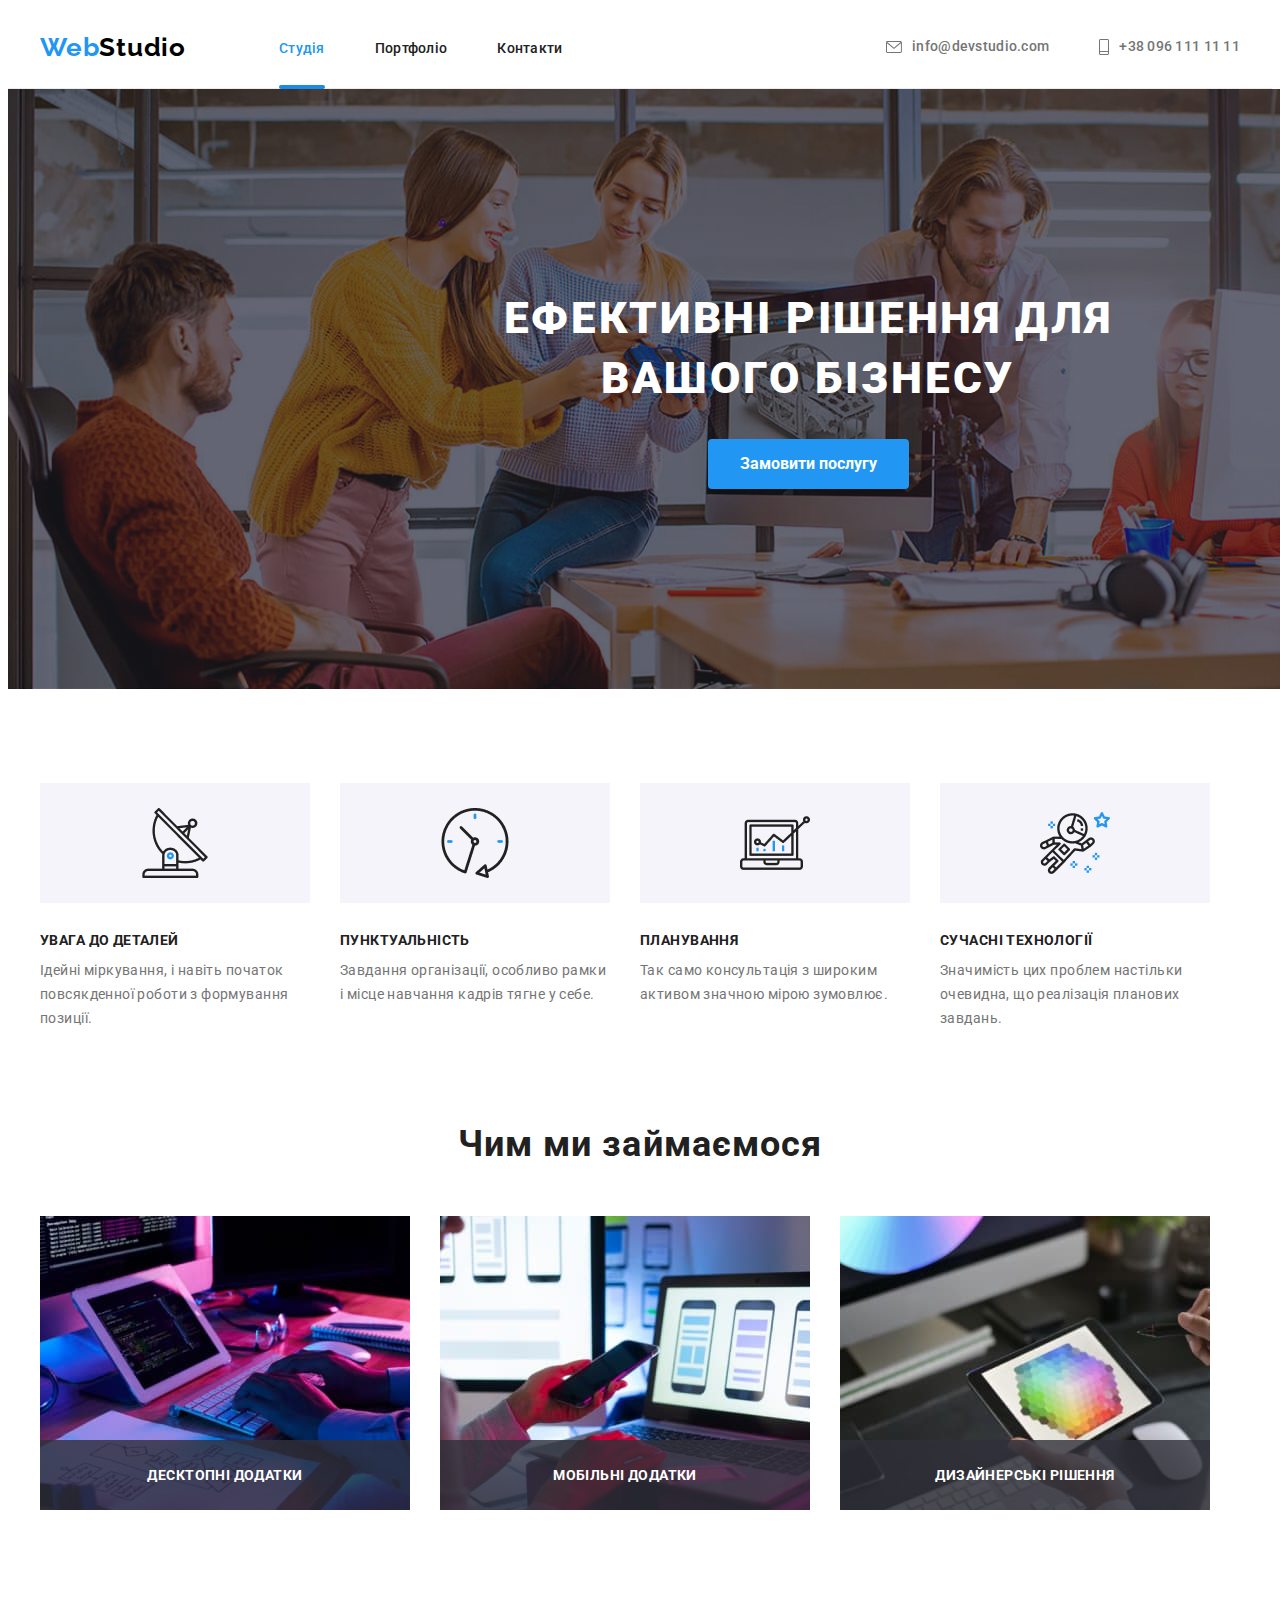
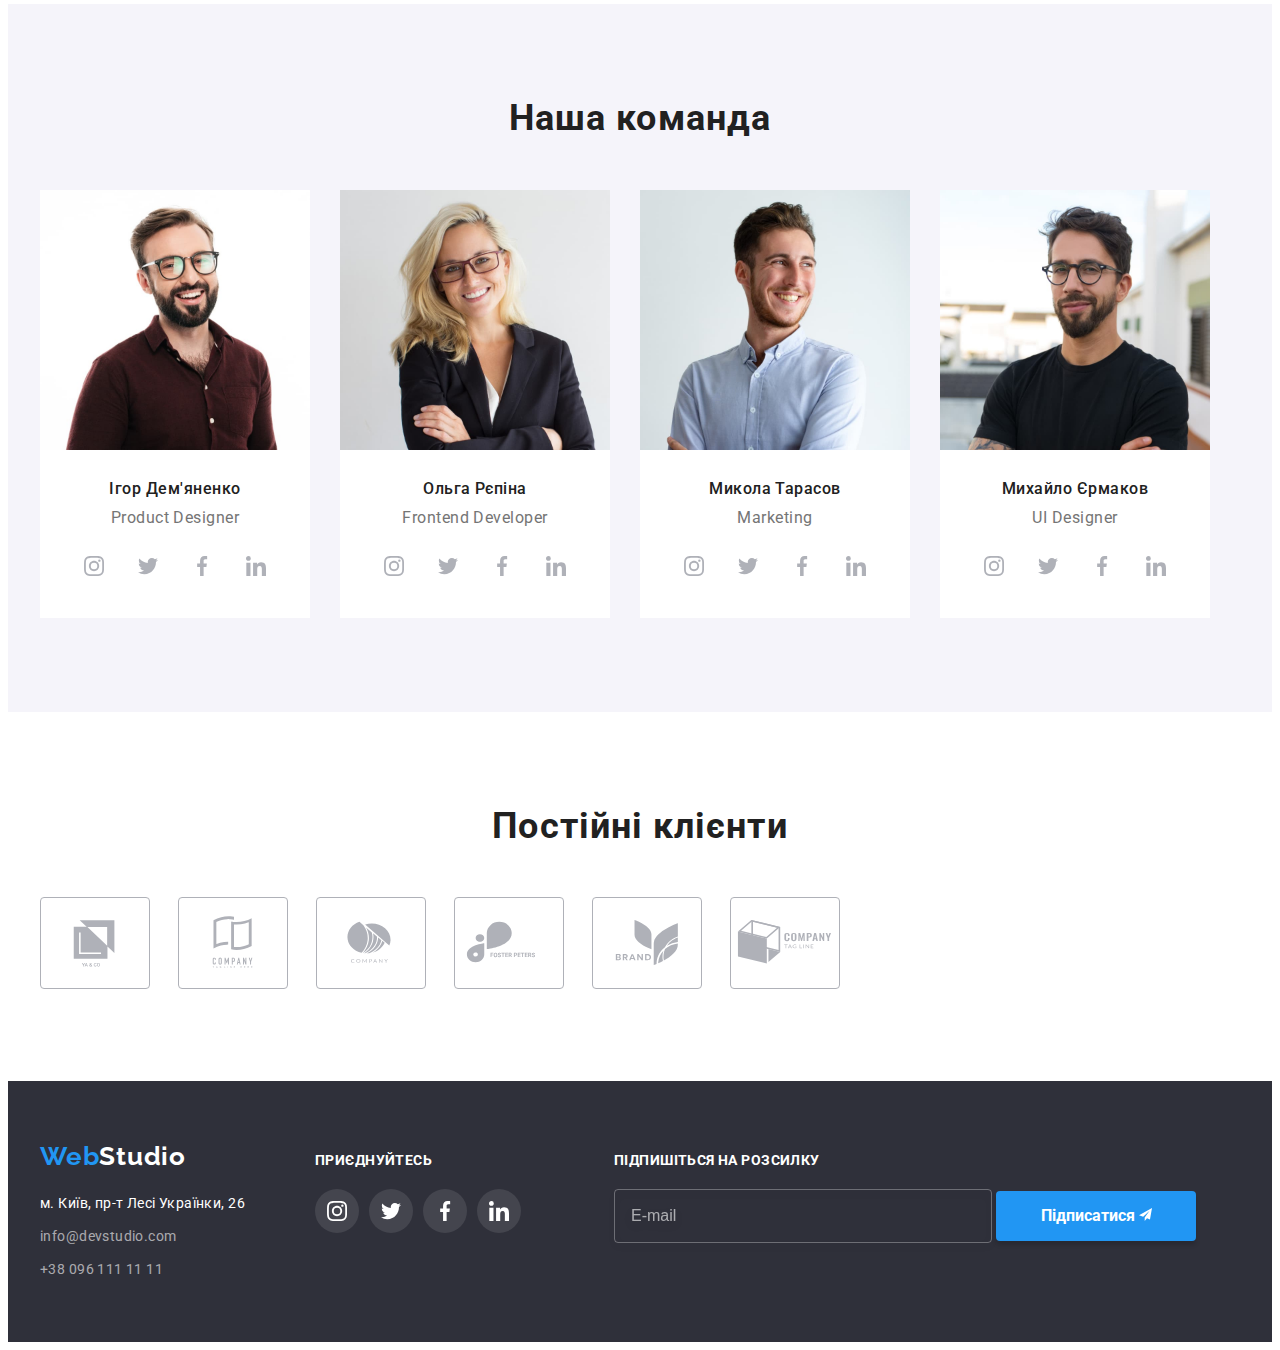
==== index.html @ 8c99410d "update" ====
<!DOCTYPE html>
<html lang="uk">
  <head>
    <meta charset="UTF-8" />
    <meta http-equiv="X-UA-Compatible" content="IE=edge" />
    <meta name="viewport" content="width=device-width, initial-scale=1.0" />
    <title>Головна</title>
    <link rel="preconnect" href="https://fonts.googleapis.com" />
    <link rel="preconnect" href="https://fonts.gstatic.com" crossorigin />
    <link
      href="https://fonts.googleapis.com/css2?family=Raleway:wght@700&family=Roboto:wght@400;500;700;900&display=swap"
      rel="stylesheet"
    />

    <link
      rel="stylesheet"
      href="https://cdnjs.cloudflare.com/ajax/libs/modern-normalize/1.1.0/modern-normalize.min.css"
      integrity="sha512-wpPYUAdjBVSE4KJnH1VR1HeZfpl1ub8YT/NKx4PuQ5NmX2tKuGu6U/JRp5y+Y8XG2tV+wKQpNHVUX03MfMFn9Q=="
      crossorigin="anonymous"
      referrerpolicy="no-referrer"
    />

    <link href="https://unpkg.com/aos@2.3.1/dist/aos.css" rel="stylesheet" />

    <link
      rel="stylesheet"
      href="https://cdnjs.cloudflare.com/ajax/libs/animate.css/4.1.1/animate.min.css"
    />

    <link rel="stylesheet" href="./css/styles.css" />
  </head>

  <body class="site-body">
    <header class="header">
      <div class="container header-container">
        <nav class="header-navigation">
          <a href="./index.html" class="header-logo link"
            >Web<span class="header-logo-studio">Studio</span>
          </a>
          <ul class="header-list list">
            <li>
              <a
                class="current header-link-item link"
                href="index.html"
                style="color: #2196f3"
                >Студія</a
              >
            </li>
            <li>
              <a class="header-link-item link" href="./portfolio.html"
                >Портфоліо</a
              >
            </li>
            <li>
              <a class="header-link-item link" href="#">Контакти</a>
            </li>
          </ul>
        </nav>

        <ul class="header-contact-list list">
          <li>
            <a class="header-mail list link" href="mailto:info@devstudio.com">
              <svg class="post-phone-link" width="16" height="12">
                <use href="./img/post-phone.svg#icon-post"></use>
              </svg>
              info@devstudio.com
            </a>
          </li>

          <li>
            <a class="header-tel list link" href="tel:+380961111111">
              <svg class="tel-phone-link" width="10" height="16">
                <use href="./img/post-phone.svg#icon-phone"></use>
              </svg>
              +38 096 111 11 11
            </a>
          </li>
        </ul>
      </div>
    </header>

    <main class="main-content">
      <section class="main-section">
        <div class="container">
          <h1 class="main-title">ефективні рішення для<br />вашого бізнесу</h1>
          <button class="main-btn" type="button" data-modal-open>
            Замовити послугу
          </button>
        </div>
      </section>

      <section class="main-item">
        <div class="container">
          <ul class="main-item-list list">
            <li class="vector-detals">
              <h3 class="main-item-title list">увага до деталей</h3>
              <p class="main-item-text">
                Ідейні міркування, і навіть початок повсякденної роботи з
                формування позиції.
              </p>
            </li>

            <li class="vector-punctuality">
              <h3 class="main-item-title list">пунктуальність</h3>
              <p class="main-item-text">
                Завдання організації, особливо рамки і місце навчання кадрів
                тягне у себе.
              </p>
            </li>

            <li class="vector-planning">
              <h3 class="main-item-title">планування</h3>
              <p class="main-item-text">
                Так само консультація з широким активом значною мірою зумовлює.
              </p>
            </li>

            <li class="vector-technology">
              <h3 class="main-item-title">сучасні технології</h3>
              <p class="main-item-text">
                Значимість цих проблем настільки очевидна, що реалізація
                планових завдань.
              </p>
            </li>
          </ul>
        </div>
      </section>

      <section class="about">
        <div class="container">
          <h2 class="about-position">Чим ми займаємося</h2>
          <ul class="about-position-list list">
            <li class="block-picture">
              <img
                class="about-position-image"
                src="img/img0.jpg"
                alt="алгоритмізація"
                width="370"
              />

              <div class="upper-block">
                <h3 class="block-title">Десктопні додатки</h3>
              </div>
            </li>
            <li class="block-picture">
              <img
                class="about-position-image"
                src="img/img1.jpg"
                alt="мобільні додатки"
                width="370"
              />

              <div class="upper-block">
                <h3 class="block-title">Мобільні додатки</h3>
              </div>
            </li>
            <li class="block-picture">
              <img
                class="about-position-image"
                src="img/img2.jpg"
                alt="веб дизайн"
                width="370"
              />

              <div class="upper-block">
                <h3 class="block-title">Дизайнерські рішення</h3>
              </div>
            </li>
          </ul>
        </div>
      </section>

      <section class="workers">
        <div class="container">
          <h2 class="about-workers">Наша команда</h2>
          <ul class="about-workers-list list">
            <li class="worker-photo">
              <img
                class="about-workers-photo"
                src="img/img3.jpg"
                alt="фото продакт дизайнера"
                width="270"
              />
              <h3 class="about-workers-name">Ігор Дем'яненко</h3>
              <p class="about-workers-text">Product Designer</p>
              <ul class="workers-soc-list list">
                <li class="workers-soc-item">
                  <a href="" class="workers-soc-link link">
                    <svg class="workers-soc-icon" width="20" height="20">
                      <use href="./img/icons.svg#icon-instagram"></use>
                    </svg>
                  </a>
                </li>
                <li class="workers-soc-item">
                  <a href="" class="workers-soc-link link">
                    <svg class="workers-soc-icon" width="20" height="20">
                      <use href="./img/icons.svg#icon-twitter"></use>
                    </svg>
                  </a>
                </li>
                <li class="workers-soc-item">
                  <a href="" class="workers-soc-link link">
                    <svg class="workers-soc-icon" width="20" height="20">
                      <use href="./img/icons.svg#icon-facebook"></use>
                    </svg>
                  </a>
                </li>
                <li class="workers-soc-item">
                  <a href="" class="workers-soc-link link">
                    <svg class="workers-soc-icon" width="20" height="20">
                      <use href="./img/icons.svg#icon-linkedin"></use>
                    </svg>
                  </a>
                </li>
              </ul>
            </li>

            <li class="worker-photo">
              <img
                class="about-workers-photo"
                src="img/img4.jpg"
                alt="фото фронтенд розробника"
                width="270"
              />
              <h3 class="about-workers-name">Ольга Рєпіна</h3>
              <p class="about-workers-text">Frontend Developer</p>
              <ul class="workers-soc-list list">
                <li class="workers-soc-item">
                  <a href="" class="workers-soc-link link">
                    <svg class="workers-soc-icon" width="20" height="20">
                      <use href="./img/icons.svg#icon-instagram"></use>
                    </svg>
                  </a>
                </li>
                <li class="workers-soc-item">
                  <a href="" class="workers-soc-link link">
                    <svg class="workers-soc-icon" width="20" height="20">
                      <use href="./img/icons.svg#icon-twitter"></use>
                    </svg>
                  </a>
                </li>
                <li class="workers-soc-item">
                  <a href="" class="workers-soc-link link">
                    <svg class="workers-soc-icon" width="20" height="20">
                      <use href="./img/icons.svg#icon-facebook"></use>
                    </svg>
                  </a>
                </li>
                <li class="workers-soc-item">
                  <a href="" class="workers-soc-link link">
                    <svg class="workers-soc-icon" width="20" height="20">
                      <use href="./img/icons.svg#icon-linkedin"></use>
                    </svg>
                  </a>
                </li>
              </ul>
            </li>

            <li class="worker-photo">
              <img
                class="about-workers-photo"
                src="img/img5.jpg"
                alt="фото маркетолога"
                width="270"
              />
              <h3 class="about-workers-name">Микола Тарасов</h3>
              <p class="about-workers-text">Marketing</p>
              <ul class="workers-soc-list list">
                <li class="workers-soc-item">
                  <a href="" class="workers-soc-link link">
                    <svg class="workers-soc-icon" width="20" height="20">
                      <use href="./img/icons.svg#icon-instagram"></use>
                    </svg>
                  </a>
                </li>
                <li class="workers-soc-item">
                  <a href="" class="workers-soc-link link">
                    <svg class="workers-soc-icon" width="20" height="20">
                      <use href="./img/icons.svg#icon-twitter"></use>
                    </svg>
                  </a>
                </li>
                <li class="workers-soc-item">
                  <a href="" class="workers-soc-link link">
                    <svg class="workers-soc-icon" width="20" height="20">
                      <use href="./img/icons.svg#icon-facebook"></use>
                    </svg>
                  </a>
                </li>
                <li class="workers-soc-item">
                  <a href="" class="workers-soc-link link">
                    <svg class="workers-soc-icon" width="20" height="20">
                      <use href="./img/icons.svg#icon-linkedin"></use>
                    </svg>
                  </a>
                </li>
              </ul>
            </li>

            <li class="worker-photo">
              <img
                class="about-workers-photo"
                src="img/img6.jpg"
                alt="фото юай дизайнера"
                width="270"
              />
              <h3 class="about-workers-name">Михайло Єрмаков</h3>
              <p class="about-workers-text">UI Designer</p>
              <ul class="workers-soc-list list">
                <li class="workers-soc-item">
                  <a href="" class="workers-soc-link link">
                    <svg class="workers-soc-icon" width="20" height="20">
                      <use href="./img/icons.svg#icon-instagram"></use>
                    </svg>
                  </a>
                </li>
                <li class="workers-soc-item">
                  <a href="" class="workers-soc-link link">
                    <svg class="workers-soc-icon" width="20" height="20">
                      <use href="./img/icons.svg#icon-twitter"></use>
                    </svg>
                  </a>
                </li>
                <li class="workers-soc-item">
                  <a href="" class="workers-soc-link link">
                    <svg class="workers-soc-icon" width="20" height="20">
                      <use href="./img/icons.svg#icon-facebook"></use>
                    </svg>
                  </a>
                </li>
                <li class="workers-soc-item">
                  <a href="" class="workers-soc-link link">
                    <svg class="workers-soc-icon" width="20" height="20">
                      <use href="./img/icons.svg#icon-linkedin"></use>
                    </svg>
                  </a>
                </li>
              </ul>
            </li>
          </ul>
        </div>
      </section>

      <section class="klients">
        <div class="container">
          <h2 class="about-klients">Постійні клієнти</h2>
          <ul class="klients-list list">
            <li class="klients-item">
              <a href="" class="klients-link link">
                <svg class="klients-icon" width="106" height="60">
                  <use href="./img/logo.svg#icon-logo-1"></use>
                </svg>
              </a>
            </li>

            <li class="klients-item">
              <a href="" class="klients-link link">
                <svg class="klients-icon" width="106" height="60">
                  <use href="./img/logo.svg#icon-logo-2"></use>
                </svg>
              </a>
            </li>

            <li class="klients-item">
              <a href="" class="klients-link link">
                <svg class="klients-icon" width="106" height="60">
                  <use href="./img/logo.svg#icon-logo-3"></use>
                </svg>
              </a>
            </li>

            <li class="klients-item">
              <a href="" class="klients-link link">
                <svg class="klients-icon" width="106" height="60">
                  <use href="./img/logo.svg#icon-logo-4"></use>
                </svg>
              </a>
            </li>

            <li class="klients-item">
              <a href="" class="klients-link link">
                <svg class="klients-icon" width="106" height="60">
                  <use href="./img/logo.svg#icon-logo-5"></use>
                </svg>
              </a>
            </li>

            <li class="klients-item">
              <a href="" class="klients-link link"
                ><svg class="klients-icon" width="106" height="60">
                  <use href="./img/logo.svg#icon-logo-6"></use>
                </svg>
              </a>
            </li>
          </ul>
        </div>
      </section>
    </main>

    <footer class="contacts-adress">
      <div class="container footer-container">
        <div class="footer-container-left">
          <a href="./index.html" class="header-logo link"
            >Web<span class="header-studio-logo">Studio</span></a
          >
          <address class="contacts-adresses">
            <ul class="about-contacts list link">
              <li class="about-map">
                <a
                  class="about-contacts-map link"
                  href="https://goo.gl/maps/CPtrU1FHBa2aNyZL9"
                  target="_blank"
                  rel="noopener noreferrer nofollow"
                  >м. Київ, пр-т Лесі Українки, 26</a
                >
              </li>
              <li class="about-mail">
                <a
                  class="about-contacts-mail link"
                  href="mailto:info@devstudio.com"
                  >info@devstudio.com</a
                >
              </li>
              <li class="about-tel">
                <a class="about-contacts-tel link" href="tel:+380961111111"
                  >+38 096 111 11 11</a
                >
              </li>
            </ul>
          </address>
        </div>

        <div class="footer-container-right">
          <p class="footer-soc-title">Приєднуйтесь</p>
          <ul class="footer-soc-list list">
            <li class="footer-soc-item">
              <a href="" class="footer-soc-link link">
                <svg class="footer-soc-icon" width="20" height="20">
                  <use href="./img/icons.svg#icon-instagram"></use>
                </svg>
              </a>
            </li>
            <li class="footer-soc-item">
              <a href="" class="footer-soc-link link">
                <svg class="footer-soc-icon" width="20" height="20">
                  <use href="./img/icons.svg#icon-twitter"></use>
                </svg>
              </a>
            </li>
            <li class="footer-soc-item">
              <a href="" class="footer-soc-link link">
                <svg class="footer-soc-icon" width="20" height="20">
                  <use href="./img/icons.svg#icon-facebook"></use>
                </svg>
              </a>
            </li>
            <li class="footer-soc-item">
              <a href="" class="footer-soc-link link">
                <svg class="footer-soc-icon" width="20" height="20">
                  <use href="./img/icons.svg#icon-linkedin"></use>
                </svg>
              </a>
            </li>
          </ul>
        </div>

        <section class="online-section">
          <p class="footer-online-title">Підпишіться на розсилку</p>
          <form class="online-form">
            <input
              type="email"
              name="user-mail"
              class="online-input"
              placeholder="E-mail"
              required
              id="user-mail"
            />
            <button type="submit" class="online-button">
              Підписатися
              <svg class="modal-online-icon" width="13" height="13">
                <use href="./img/icons.svg#icon-iconsend"></use>
              </svg>
            </button>
          </form>
        </section>
      </div>
    </footer>

    <div class="backdrop is-hidden" data-modal>
      <div class="modal">
        <button type="button" class="modal-close" data-modal-close>
          <svg class="modal-close-icon" width="18" height="18">
            <use href="./img/icons.svg#icon-hrestik-1"></use>
          </svg>
        </button>

        <p class="modal-title">Залиште свої дані,ми вам передзвонимо</p>

        <form class="modal-form">
          <div class="modal-field">
            <label for="user-name" class="input-label"> Ім'я</label>
            <div class="input-wrap">
              <input
                type="text"
                name="user-name"
                class="modal-input"
                placeholder=""
                required
                id="user-name"
              />
              <svg class="modal-input-icon" width="18" height="18">
                <use href="./img/icons.svg#icon-name22"></use>
              </svg>
            </div>
          </div>

          <div class="modal-field">
            <label for="user-tel" class="input-label">Телефон</label>
            <div class="input-wrap">
              <input
                type="tel"
                name="user-tel"
                class="modal-input"
                placeholder=""
                required
                id="user-tel"
              />
              <svg class="modal-input-icon" width="18" height="18">
                <use href="./img/icons.svg#icon-phone22"></use>
              </svg>
            </div>
          </div>

          <div class="modal-field">
            <label for="user-mail" class="input-label">Пошта</label>
            <div class="input-wrap">
              <input
                type="email"
                name="user-mail"
                class="modal-input"
                placeholder=""
                required
                id="user-mail"
              />
              <svg class="modal-input-icon" width="15" height="12">
                <use href="./img/icons.svg#icon-post22"></use>
              </svg>
            </div>
          </div>

          <div class="modal-field">
            <label for="user-comment" class="input-label">Коментар</label>
            <textarea
              name="user-comment"
              id="user-comment"
              class="modal-text"
              placeholder="Введіть текст"
            ></textarea>
          </div>

          <div class="modal-field">
            <input
              type="checkbox"
              name="privacy"
              id="privacy"
              class="input-check visually-hidden"
            />
            <label for="privacy" class="check-text">
              <span>
                <svg class="check-icon" width="16" height="15">
                  <use href="./img/icons.svg#icon-check"></use>
                </svg>
              </span>
              Погоджуюся з розсилкою та приймаю &nbsp
              <a href="" class="modal-condition"> Умови договору</a>
            </label>
          </div>

          <button class="modal-button" type="submit">Відправити</button>
        </form>
      </div>
    </div>

    <script src="https://unpkg.com/aos@2.3.1/dist/aos.js"></script>
    <script>
      AOS.init();
    </script>
    <script src="./js/modal.js"></script>
  </body>
</html>
---- css/styles.css ----
/*color variables*/
:root {
  --blue: #2196f3;
  --black: #000000;
  --white: #ffffff;
  --dark-section: #2f303a;
  --gray-section: #f5f4fa;
  --dark-title: #212121;
  --dark-text: #757575;
  --white-background: #f5f5f5;
  --dark-blue: #188ce8;
}

p,
h1,
h2,
h3,
h4,
h5,
h6 {
  margin: 0;
}
ul,
ol {
  margin: 0;
  padding-left: 0;
}
button {
  cursor: pointer;
  border-radius: 4px;
}

address {
  font-style: normal;
}
img {
  display: block;
  max-width: 100%;
  height: auto;
}

body {
  font-family: roboto, sans-serif;
  background: var(--white);
}

.list {
  list-style: none;
}

.link {
  text-decoration: none;
}

.site-body {
  background: var(--white);
}

.container {
  width: 1200px;
  margin: 0 auto;
  padding-left: 15px;
  padding-right: 15px;
}

.visually-hidden {
  position: absolute;
  width: 1px;
  height: 1px;
  margin: -1px;
  border: 0;
  padding: 0;
  white-space: nowrap;
  clip-path: inset(100%);
  clip: rect(0 0 0 0);
  overflow: hidden;
}

/*------------------------Header-------------------------*/
.header {
  background-color: var(--white);
  border-bottom: 1px;
  border-color: #ececec;
}

.header-list .link {
  font-weight: 500;
  font-size: 14px;
  line-height: 1.14;
  letter-spacing: 0.02em;
  color: var(--dark-title);
}

.header-list {
  display: flex;
  gap: 50px;
  margin-left: 93px;
}

header {
  padding-top: 24px;
  padding-bottom: 25px;
}

.header {
  border-bottom-style: solid;
  border-bottom-color: #ececec;
  border-bottom-width: 1px;
}

.header-logo {
  font-family: raleway;
  font-weight: 700;
  font-size: 26px;
  line-height: 1.19;
  letter-spacing: 0.03em;
  color: var(--blue);
}

.header-logo-studio {
  color: var(--black);
}

.header-studio-logo {
  color: var(--white);
}

.header-link-item {
  font-weight: 500;
  font-size: 14px;
  line-height: 1.14;
  letter-spacing: 0.02em;
  color: var(--blue);
}

.header-mail {
  font-weight: 500;
  font-size: 14px;
  line-height: 1.14;
  letter-spacing: 0.02em;
  color: var(--dark-text);
  transition: color 250ms cubic-bezier(0.4, 0, 0.2, 1);
}

.header-mail:hover,
:focus {
  color: var(--blue);
}

.phone {
  width: 122px;
}

.header-tel {
  font-weight: 500;
  font-size: 14px;
  line-height: 1.14;
  letter-spacing: 0.02em;
  color: var(--dark-text);
  transition: color 250ms cubic-bezier(0.4, 0, 0.2, 1),
    fill 250ms cubic-bezier(0.4, 0, 0.2, 1);
}

.header-tel:hover,
:focus {
  color: var(--blue);
}

.header-list .link:hover,
.header-list .link:focus {
  color: var(--blue);
}

.header-navigation {
  display: flex;
  align-items: center;
}

.header-container {
  display: flex;
  justify-content: space-between;
}

.header-contact-list {
  display: flex;
  align-items: center;
  gap: 50px;
}

.post-phone-link {
  fill: #757575;
  margin-right: 10px;
  transition: fill 250ms cubic-bezier(0.4, 0, 0.2, 1);
}

.header-mail {
  display: flex;
  align-items: center;
}

.header-mail:hover .post-phone-link {
  fill: var(--blue);
}

.tel-phone-link {
  fill: #757575;
  margin-right: 10px;
  transition: fill 250ms cubic-bezier(0.4, 0, 0.2, 1);
}

.header-tel {
  display: flex;
  align-items: center;
}

.header-tel:hover .tel-phone-link {
  fill: var(--blue);
}

.link {
  transition: color 250ms cubic-bezier(0.4, 0, 0.2, 1);
}

.header-link-item {
  position: relative;
}

.current {
  color: var(--dark-blue);
}

.current::after {
  content: "";
  position: absolute;
  background: var(--dark-blue);
  height: 4px;
  border-radius: 2px;
  width: 100%;
  bottom: -33px;
  left: 0;
}

/*----------------------------Main---------------------------*/

.main-section {
  background-color: var(--dark-section);
  padding-top: 200px;
  padding-bottom: 200px;

  background-image: linear-gradient(
      rgba(47, 48, 58, 0.4),
      rgba(47, 48, 58, 0.4)
    ),
    url(../img/img-main.jpg);
  width: 1600px;
  margin: 0 auto;
  background-repeat: no-repeat;
  background-position: center;
  background-size: cover;
}

.main-section {
  background-color: var(--dark-section);
}

.main-title {
  font-weight: 900;
  font-size: 44px;
  line-height: 1.36;
  color: var(--white);

  text-align: center;
  letter-spacing: 0.06em;
  text-transform: uppercase;
}

.main-btn {
  font-family: "Roboto";
  font-weight: 700;
  font-size: 16px;
  line-height: 1.87;
  color: var(--white);

  background-color: var(--blue);
  box-shadow: 0px 4px 4px rgba(0, 0, 0, 0.15);
  border-radius: 4px;
  border-width: 0px;

  margin-left: auto;
  margin-right: auto;
  margin-top: 30px;
  display: block;
  transition: background-color 250ms cubic-bezier(0.4, 0, 0.2, 1);
}

button:hover {
  background-color: var(--dark-blue);
  color: var(--white);
}

button:focus {
  background-color: var(--dark-blue);
  color: var(--white);
}

.main-btn {
  padding: 10px 32px;
}

/*-----------vector-----------*/

.vector-list {
  display: flex;
  gap: 30px;
  margin-top: 94px;
  margin-bottom: 30px;
}

.vector-link {
  width: 100%;
  height: 100%;
  background: #f5f4fa;
  border-radius: 4px;
  display: flex;
  justify-content: center;
  align-items: center;
}

.vector-item {
  width: calc((100%-90px) / 4);
  height: 120px;
}

.vector-detals::before {
  content: "";
  background-color: #f5f4fa;
  width: 270px;
  height: 120px;
  display: block;
  margin-bottom: 30px;
  background-image: url(../img/antenna.png);
  background-repeat: no-repeat;
  background-position: center;
}

.vector-punctuality::before {
  content: "";
  background-color: #f5f4fa;
  width: 270px;
  height: 120px;
  display: block;
  margin-bottom: 30px;
  background-image: url(../img/clock.png);
  background-repeat: no-repeat;
  background-position: center;
}

.vector-planning::before {
  content: "";
  background-color: #f5f4fa;
  width: 270px;
  height: 120px;
  display: block;
  margin-bottom: 30px;
  background-image: url(../img/diagram.png);
  background-repeat: no-repeat;
  background-position: center;
}

.vector-technology::before {
  content: "";
  background-color: #f5f4fa;
  width: 270px;
  height: 120px;
  display: block;
  margin-bottom: 30px;
  background-image: url(../img/astronaut.png);
  background-repeat: no-repeat;
  background-position: center;
}

/*------------Main item---------*/

.main-item {
  background-color: var(--white);
  padding-top: 94px;
  padding-bottom: 94px;
}

.main-item-list {
  display: flex;
  gap: 30px;
  flex-basis: 270px;
}

.main-item-title {
  font-weight: 700;
  font-size: 14px;
  line-height: 1.14;
  letter-spacing: 0.03em;
  text-transform: uppercase;

  color: var(--dark-title);

  margin-bottom: 10px;
}

.main-item-text {
  font-weight: 400;
  font-size: 14px;
  line-height: 1.71;

  letter-spacing: 0.03em;
  line-height: 24px;
  color: var(--dark-text);

  width: 270px;
}

/*--------------------About-------------------*/

.about {
  background-color: var(--white);
  padding-bottom: 94px;
}

.about-position {
  font-weight: 700;
  font-size: 36px;
  line-height: 1.16;
  text-align: center;
  letter-spacing: 0.03em;
  color: var(--dark-title);
}

.about-position-list {
  display: flex;
  gap: 30px;
  margin-top: 50px;
}

/*-----Upper block------*/

.upper-picture {
  position: relative;
}

.upper-block {
  position: absolute;
  width: 100%;
  height: 70px;
  bottom: 0;
  background: rgba(47, 48, 58, 0.8);
}

.block-title {
  position: absolute;
  top: 27px;
  width: 100%;
  font-family: "Roboto";
  font-style: normal;
  font-weight: 700;
  font-size: 14px;
  line-height: 16px;
  text-align: center;
  letter-spacing: 0.03em;
  text-transform: uppercase;
  color: var(--white);
}

.block-picture {
  position: relative;
}

/*----------workers---------*/

.about-workers {
  font-weight: 700;
  font-size: 36px;
  line-height: 1.16;
  text-align: center;
  letter-spacing: 0.03em;
  color: var(--dark-title);
}

.workers {
  background-color: var(--gray-section);
  padding-top: 94px;
  padding-bottom: 94px;
}

.about-workers-name {
  font-weight: 500;
  font-size: 16px;
  line-height: 1.18;
  text-align: center;
  letter-spacing: 0.03em;
  color: var(--dark-title);

  padding-top: 30px;
  margin-bottom: 10px;
}

.about-workers-text {
  font-weight: 400;
  font-size: 16px;
  line-height: 1.18;
  text-align: center;
  letter-spacing: 0.03em;
  color: var(--dark-text);

  margin-bottom: 16px;
}

.worker-photo {
  background-color: var(--white);
}

.about-workers-list {
  display: flex;
  gap: 30px;
  margin-top: 50px;
}

.workers-soc-list {
  display: flex;
  justify-content: center;
  gap: 10px;
  padding-bottom: 30px;
}

.workers-soc-link {
  width: 100%;
  height: 100%;
  background: var(--white);
  border-radius: 50%;
  display: flex;
  justify-content: center;
  align-items: center;
  transition: background-color 250ms cubic-bezier(0.4, 0, 0.2, 1);
}

.workers-soc-link:hover,
.workers-soc-link:focus {
  background-color: var(--blue);
}

.workers-soc-link:hover .workers-soc-icon,
.workers-soc-link:focus .workers-soc-icon {
  fill: var(--white);
}

.workers-soc-item {
  width: 44px;
  height: 44px;
}

.workers-soc-icon {
  fill: #afb1b8;
  transition: fill 250ms cubic-bezier(0.4, 0, 0.2, 1);
}

/*.workers-soc-icon{
  width: 20px;
  height: 20px;
}*/

/*------------Klients---------------*/
.klients {
  padding-bottom: 94px;
  padding-top: 94px;
}

.about-klients {
  font-weight: 700;
  font-size: 36px;
  line-height: 1.16;
  text-align: center;
  letter-spacing: 0.03em;
  color: var(--dark-title);
}

.klients-list {
  display: flex;
  gap: 30px;
  margin-top: 50px;
}

.klients-link {
  width: 100%;
  height: 100%;
  border: 1px solid #afb1b8;
  border-radius: 4px;
  display: flex;
  justify-content: center;
  align-items: center;
  transition: border-color 250ms cubic-bezier(0.4, 0, 0.2, 1);
}

.klients-item {
  width: calc((100%-150px) / 6);
  height: 90px;
}

.klients-link:hover,
.klients-link:focus {
  border-color: var(--blue);
}

.klients-icon {
  fill: #afb1b8;
  transition: fill 200ms linear;
}

.klients-link:hover .klients-icon,
.klients-link:focus .klients-icon {
  fill: var(--blue);
}

/*-------------Contacts Adress-------------*/
.about-contacts {
}

.about-map {
}

.about-contacts-map {
  font-weight: 400;
  font-size: 14px;
  line-height: 1.71;
  letter-spacing: 0.03em;
  color: var(--white);
}

.about-contacts-mail {
  font-weight: 400;
  font-size: 14px;
  line-height: 1.71;
  letter-spacing: 0.03em;
  color: rgba(255, 255, 255, 0.6);
}

.about-mail {
  margin-top: 9px;
}

.about-contacts-tel {
  font-weight: 400;
  font-size: 14px;
  line-height: 1.71;
  letter-spacing: 0.03em;
  color: rgba(255, 255, 255, 0.6);
}

.about-tel {
  margin-top: 9px;
}

.contacts-adress {
  background-color: var(--dark-section);
  padding-top: 60px;
  padding-bottom: 60px;
}

.contacts-adresses {
  font-style: normal;
  margin-top: 20px;
}

/*-------------Footer------------*/

.footer-container {
  display: flex;

  align-items: baseline;
}

.footer-container-left {
  margin-right: 70px;
}

/*------------------------Footer right------------------*/

.footer-soc-list {
  display: flex;
  gap: 10px;
}

.footer-soc-link {
  width: 100%;
  height: 100%;
  background: rgba(255, 255, 255, 0.1);
  border-radius: 50%;
  display: flex;
  justify-content: center;
  align-items: center;
  transition: background-color 250ms cubic-bezier(0.4, 0, 0.2, 1);
}

.footer-soc-link:hover,
.footer-soc-link:focus {
  background-color: var(--blue);
}

.footer-soc-link:hover .workers-soc-icon,
.footer-soc-link:focus .workers-soc-icon {
  fill: var(--white);
}

.footer-soc-item {
  width: 44px;
  height: 44px;
  margin-bottom: 30px;
}

.footer-soc-icon {
  fill: var(--white);
}

.footer-soc-title {
  font-weight: 700;
  font-size: 14px;
  line-height: 1.14;
  letter-spacing: 0.03em;
  text-transform: uppercase;

  color: var(--white);
}

.footer-soc-title {
  margin-bottom: 20px;
}

.footer-container-right {
}

/*--------Online section-----------*/

.footer-online-title {
  font-weight: 700;
  font-size: 14px;
  line-height: 1.14;
  letter-spacing: 0.03em;
  text-transform: uppercase;

  color: var(--white);

}

.footer-online-title {
  margin-bottom: 20px;
}

.online-button {
  width: 200px;
  height: 50px;
  left: 50%;

  font-family: "Roboto";
  font-weight: 700;
  font-size: 16px;
  line-height: 1.87;
  color: var(--white);

  background-color: var(--blue);
  box-shadow: 0px 4px 4px rgba(0, 0, 0, 0.15);
  border-radius: 4px;
  border-width: 0px;
}

.online-input {
  padding-left: 16px;
  width: 358px;
  height: 50px;
  background-color: transparent;

  border: 1px solid rgba(255, 255, 255, 0.3);
  filter: drop-shadow(0px 4px 4px rgba(0, 0, 0, 0.15));
  border-radius: 4px;
}

.online-input::placeholder{
font-size: 16px;
line-height: 20px;
color: rgba(255, 255, 255, 0.6);
}

.modal-online-icon {
  fill: var(--white);
}

.online-section{
  margin-left: 93px;
}

/*------------------Btn-list--------------------------*/

.portfolio-section {
  background-color: var(--white);
  padding-top: 94px;
  padding-bottom: 94px;
}

.btn-list {
  height: 38px;
  left: 957px;
  top: 174px;
  background: var(--gray-section);
  border-radius: 4px;
  border: none;

  font-family: "Roboto";
  font-weight: 500;
  font-size: 16px;
  line-height: 26px;
  letter-spacing: 0.03em;
  color: var(--dark-title);
  transition: background-color 250ms cubic-bezier(0.4, 0, 0.2, 1),
    color 250ms cubic-bezier(0.4, 0, 0.2, 1);
}

.btn-list {
  padding: 6px 22px;
}

.section-btn-link {
  font-family: "Roboto";
  font-weight: 500;
  font-size: 16px;
  line-height: 1.62;
  letter-spacing: 0.03em;
  color: var(--white);
  background: var(--blue);

  box-shadow: 0px 3px 1px rgba(0, 0, 0, 0.1), 0px 1px 2px rgba(0, 0, 0, 0.08),
    0px 2px 2px rgba(0, 0, 0, 0.12);
  border-radius: 4px;
}

.section-btn {
  display: flex;
  gap: 8px;
  justify-content: center;

  margin-bottom: 50px;
}

/*----------------------Picture------------------------------*/

.picture {
  display: flex;
  flex-wrap: wrap;
  gap: 30px;
}

.picture-image {
  background-color: var(--white);
}

.picture-image:hover .image-text {
  transform: translateY(0);
}

.image-wrap {
  position: relative;
  overflow: hidden;
}

.image-text {
  position: absolute;
  top: 0;
  padding: 63px 24px;
  color: var(--white);
  font-weight: 400;
  font-size: 18px;
  line-height: 28px;
  background-color: rgba(33, 150, 243, 0.9);
  height: 100%;
  transform: translateY(100%);
  transition: transform 300ms linear;
  overflow: auto;
}

.picture-title {
  font-weight: 700;
  font-size: 18px;
  line-height: 2;
  letter-spacing: 0.06em;
  color: var(--dark-title);
  letter-spacing: 00.03em;

  margin-bottom: 4px;
}

.picture-text-list {
  padding: 20px 24px 20px 24px;
  border-style: solid;
  border-color: #eeeeee;
  border-width: 1px;
  border-top: none;
  width: 370px;
}

.picture-text {
  font-weight: 400;
  font-size: 16px;
  line-height: 1.87;
  letter-spacing: 0.03em;
  color: var(--dark-text);
}

.picture {
  display: flex;
  flex-wrap: wrap;
  gap: 30px;
}

.picture-image:hover,
.picture-image:focus {
  box-shadow: 0px 1px 1px rgba(0, 0, 0, 0.12), 0px 4px 4px rgba(0, 0, 0, 0.06),
    1px 4px 6px rgba(0, 0, 0, 0.16);
}

/*----------Modal Window----------*/

.backdrop {
  width: 100%;
  height: 100%;
  background-color: rgba(0, 0, 0, 0.2);
  position: fixed;
  top: 0;
  transition: opacity 300ms linear, visibility 300ms linear;
}

.modal {
  width: 528px;
  min-height: 581px;
  background-color: var(--white);
  border-radius: 4px;
  position: absolute;
  top: 50%;
  left: 50%;
  padding: 40px;
  transform: translate(-50%, -50%) scale(1);
  transition: transform 300ms linear;
}

.backdrop.is-hidden .modal {
  transform: translate(-50%, -50%) scale(0);
}

.modal-close {
  width: 30px;
  height: 30px;
  background-color: var(--white);
  border: 1px solid rgba(0, 0, 0, 0.1);
  border-radius: 50%;
  position: absolute;
  right: 8px;
  top: 8px;
  display: flex;
  align-items: center;
  justify-content: center;
  cursor: pointer;
}

.modal-close:hover,
.modal-close:focus {
  background-color: var(--white);
}

.backdrop.is-hidden {
  opacity: 0;
  visibility: hidden;
  pointer-events: none;
}

.modal-title {
  font-family: inherit;
  font-style: normal;
  font-weight: 700;
  font-size: 20px;
  line-height: 23px;
  text-align: center;
  letter-spacing: 0.03em;
  margin-bottom: 30px;

  color: #212121;
}

.modal-input {
  width: 100%;
  height: 40px;
  border: 1px solid rgba(33, 33, 33, 0.2);
  border-radius: 4px;
  padding-left: 42px;
  outline: transparent;
}

.modal-input:focus {
  border-color: var(--blue);
}

.modal-input:focus + .modal-input-icon {
  fill: var(--blue);
}

.modal-field {
  margin-bottom: 10px;
}

.input-wrap {
  position: relative;
}

.modal-input-icon {
  position: absolute;
  left: 15px;
  top: 50%;
  transform: translateY(-50%);
}

.input-label {
  font-size: 12px;
  color: #757575;
}

.input-label span {
  display: block;
  margin-bottom: 4px;
}

.modal-input::placeholder {
}

.modal-input:not(:focus):not(:placeholder-shown):valid {
  background-color: rgb(187, 227, 187);
}

.modal-input:not(:focus):not(:placeholder-shown):invalid {
  background-color: rgb(243, 178, 178);
}

.modal-text {
  width: 100%;
  height: 120px;
  border: 1px solid rgba(33, 33, 33, 0.2);
  border-radius: 4px;
  padding-left: 16px;
  padding: 12px;
  resize: none;
}

.modal-text::placeholder {
  font-size: 12px;
  line-height: 14px;
  letter-spacing: 0.01em;
  color: rgba(117, 117, 117, 0.5);
}

.check-text {
  font-weight: 400;
  font-size: 14px;
  line-height: 24px;
  letter-spacing: 0.03em;
  color: #757575;
  display: flex;
  align-items: center;
}

.check-text span {
  width: 16px;
  height: 15px;
  border: 2px solid #212121;
  border-radius: 3px;
  margin-right: 8px;
  display: flex;
  align-items: center;
  justify-content: center;
  fill: transparent;
}

.input-check:checked + .check-text span {
  background-color: var(--blue);
  border-color: transparent;
  fill: var(--white);
}

.input-check:focus + .check-text span {
  border-color: var(--blue);
}

.check-text::before {
  content: "";
  width: 16px;
  height: 15px;
}

.modal-button {
  position: absolute;
  width: 200px;
  height: 50px;
  left: 50%;
  transform: translateX(-50%);

  font-family: "Roboto";
  font-weight: 700;
  font-size: 16px;
  line-height: 1.87;
  color: var(--white);

  background-color: var(--blue);
  box-shadow: 0px 4px 4px rgba(0, 0, 0, 0.15);
  border-radius: 4px;
  border-width: 0px;
}

 .modal-condition{
  color: var(--blue);
 }
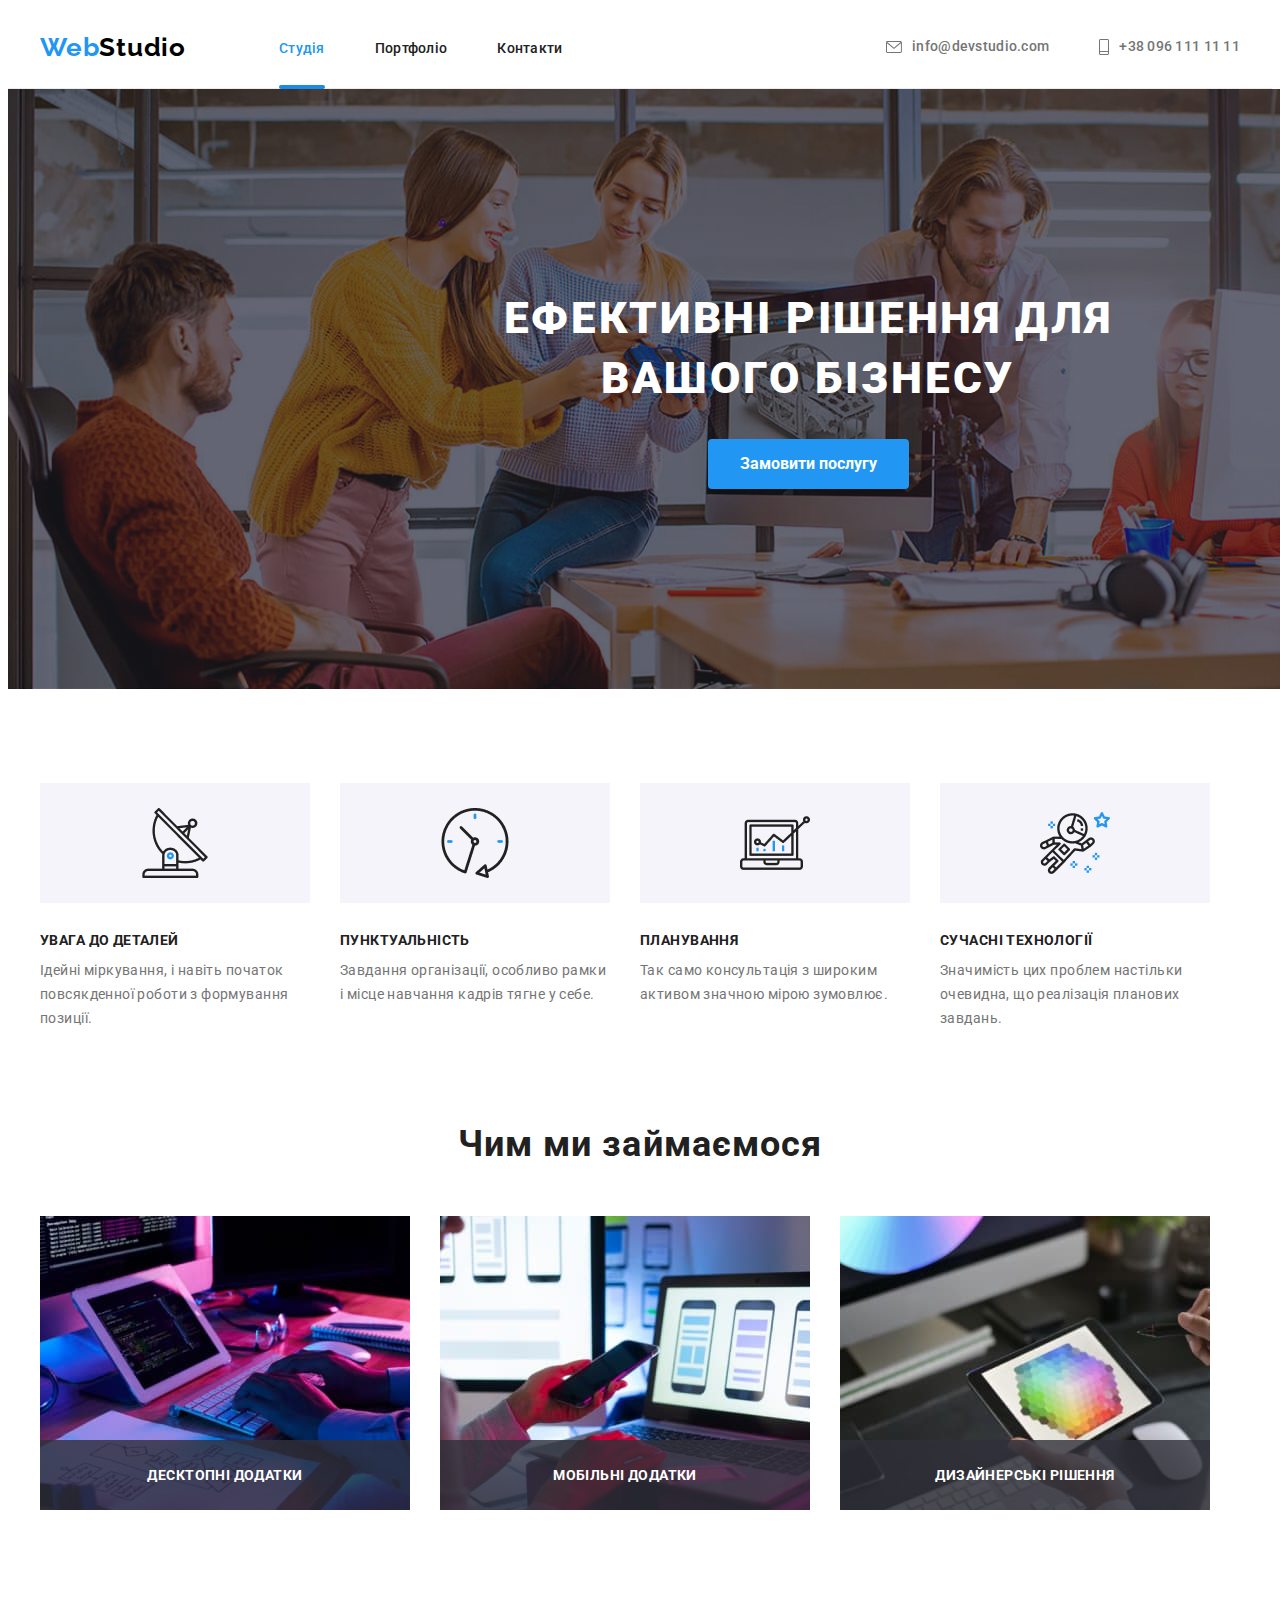
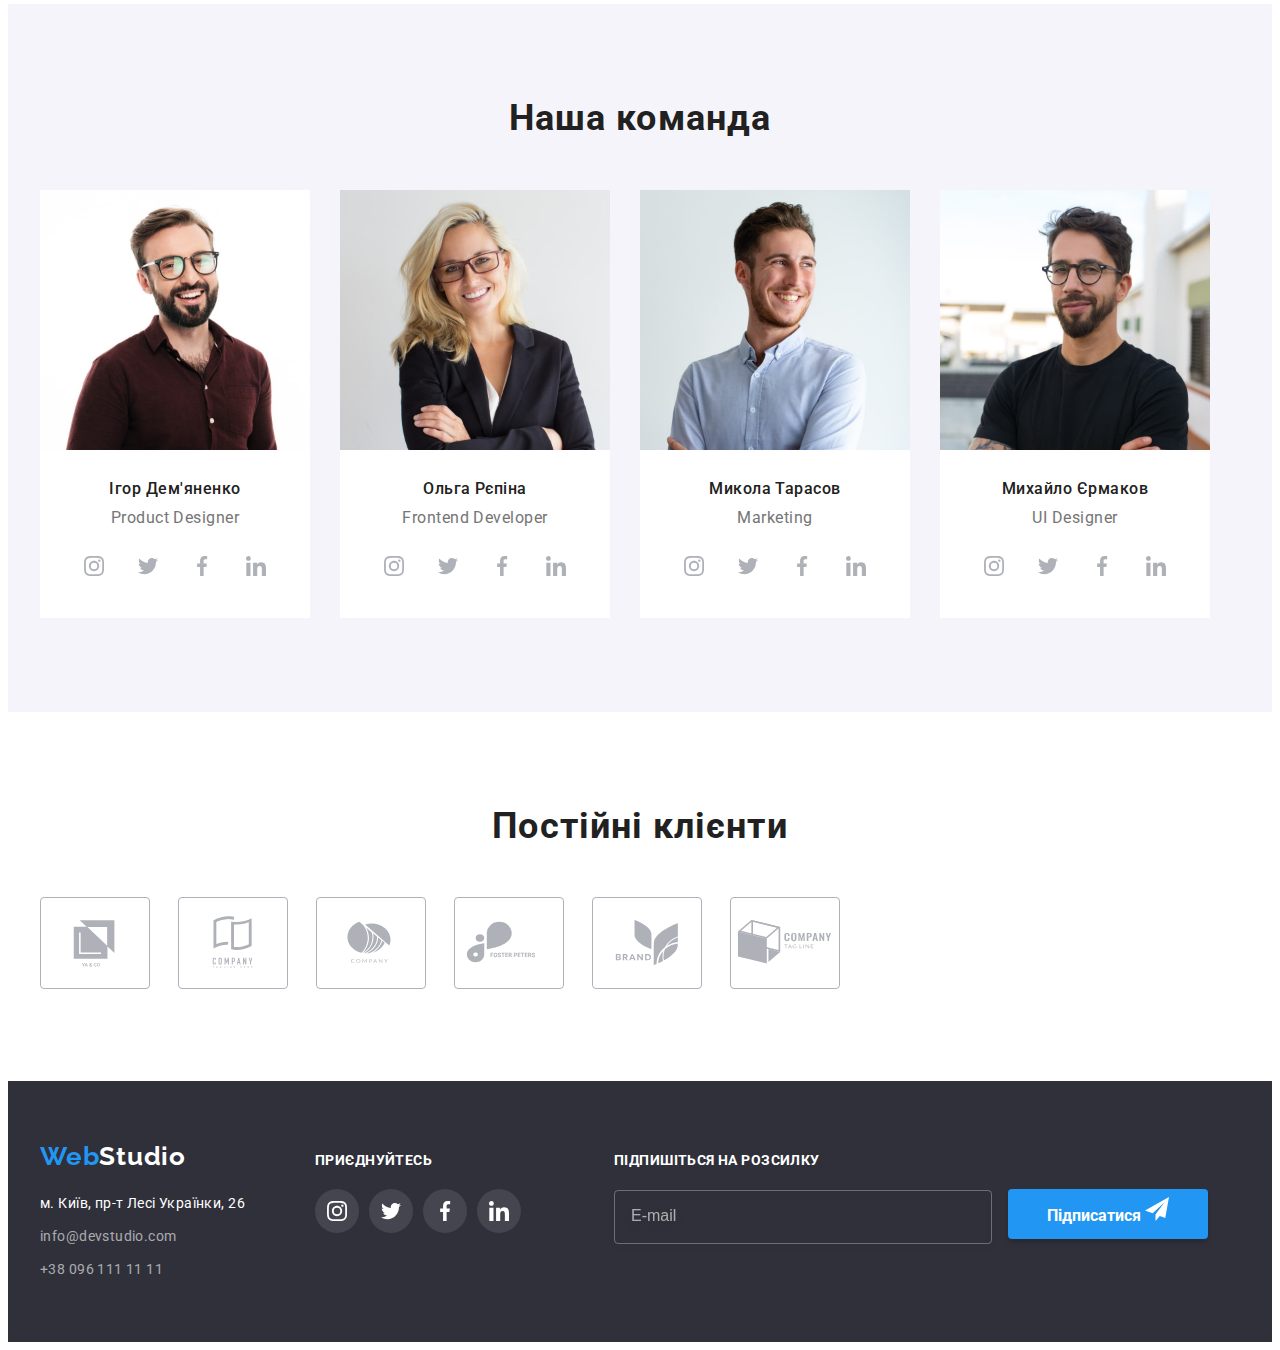
==== commit a1580e65: "update" ====
--- a/index.html
+++ b/index.html
@@ -464,7 +464,7 @@
           </ul>
         </div>
 
-        <section class="online-section">
+        <div class="online-section">
           <p class="footer-online-title">Підпишіться на розсилку</p>
           <form class="online-form">
             <input
@@ -477,12 +477,12 @@
             />
             <button type="submit" class="online-button">
               Підписатися
-              <svg class="modal-online-icon" width="13" height="13">
+              <svg class="modal-online-icon" width="24" height="24">
                 <use href="./img/icons.svg#icon-iconsend"></use>
               </svg>
             </button>
           </form>
-        </section>
+        </div>
       </div>
     </footer>
 
@@ -508,7 +508,7 @@
                 required
                 id="user-name"
               />
-              <svg class="modal-input-icon" width="18" height="18">
+              <svg class="modal-input-icon" width="12" height="12">
                 <use href="./img/icons.svg#icon-name22"></use>
               </svg>
             </div>
@@ -525,7 +525,7 @@
                 required
                 id="user-tel"
               />
-              <svg class="modal-input-icon" width="18" height="18">
+              <svg class="modal-input-icon" width="13" height="13">
                 <use href="./img/icons.svg#icon-phone22"></use>
               </svg>
             </div>
@@ -551,10 +551,12 @@
           <div class="modal-field">
             <label for="user-comment" class="input-label">Коментар</label>
             <textarea
+              type="text"
               name="user-comment"
-              id="user-comment"
               class="modal-text"
               placeholder="Введіть текст"
+              required
+              id="user-comment"
             ></textarea>
           </div>
 
--- a/css/styles.css
+++ b/css/styles.css
@@ -760,12 +760,14 @@
   font-weight: 700;
   font-size: 16px;
   line-height: 1.87;
+  margin-left: 12px;
   color: var(--white);
 
   background-color: var(--blue);
   box-shadow: 0px 4px 4px rgba(0, 0, 0, 0.15);
   border-radius: 4px;
   border-width: 0px;
+  transition: background-color 250ms cubic-bezier(0.4, 0, 0.2, 1);
 }
 
 .online-input {
@@ -969,6 +971,10 @@
   background-color: var(--white);
 }
 
+.modal-close-icon:hover{
+  fill: var(--blue);
+}
+
 .backdrop.is-hidden {
   opacity: 0;
   visibility: hidden;
@@ -983,7 +989,7 @@
   line-height: 23px;
   text-align: center;
   letter-spacing: 0.03em;
-  margin-bottom: 30px;
+  margin-bottom: 12px;
 
   color: #212121;
 }
@@ -999,10 +1005,12 @@
 
 .modal-input:focus {
   border-color: var(--blue);
+  transition: border-color 250ms cubic-bezier(0.4, 0, 0.2, 1);
 }
 
 .modal-input:focus + .modal-input-icon {
   fill: var(--blue);
+  transition: fill 250ms cubic-bezier(0.4, 0, 0.2, 1);
 }
 
 .modal-field {
@@ -1023,6 +1031,7 @@
 .input-label {
   font-size: 12px;
   color: #757575;
+  margin-bottom: 4px;
 }
 
 .input-label span {
@@ -1033,6 +1042,7 @@
 .modal-input::placeholder {
 }
 
+/*
 .modal-input:not(:focus):not(:placeholder-shown):valid {
   background-color: rgb(187, 227, 187);
 }
@@ -1040,6 +1050,7 @@
 .modal-input:not(:focus):not(:placeholder-shown):invalid {
   background-color: rgb(243, 178, 178);
 }
+*/
 
 .modal-text {
   width: 100%;
@@ -1051,6 +1062,13 @@
   resize: none;
 }
 
+
+.modal-text:focus {
+  border-color: var(--blue);
+  transition: border-color 250ms cubic-bezier(0.4, 0, 0.2, 1);
+}
+
+
 .modal-text::placeholder {
   font-size: 12px;
   line-height: 14px;
@@ -1113,6 +1131,7 @@
   box-shadow: 0px 4px 4px rgba(0, 0, 0, 0.15);
   border-radius: 4px;
   border-width: 0px;
+  transition: background-color 250ms cubic-bezier(0.4, 0, 0.2, 1);
 }
 
  .modal-condition{
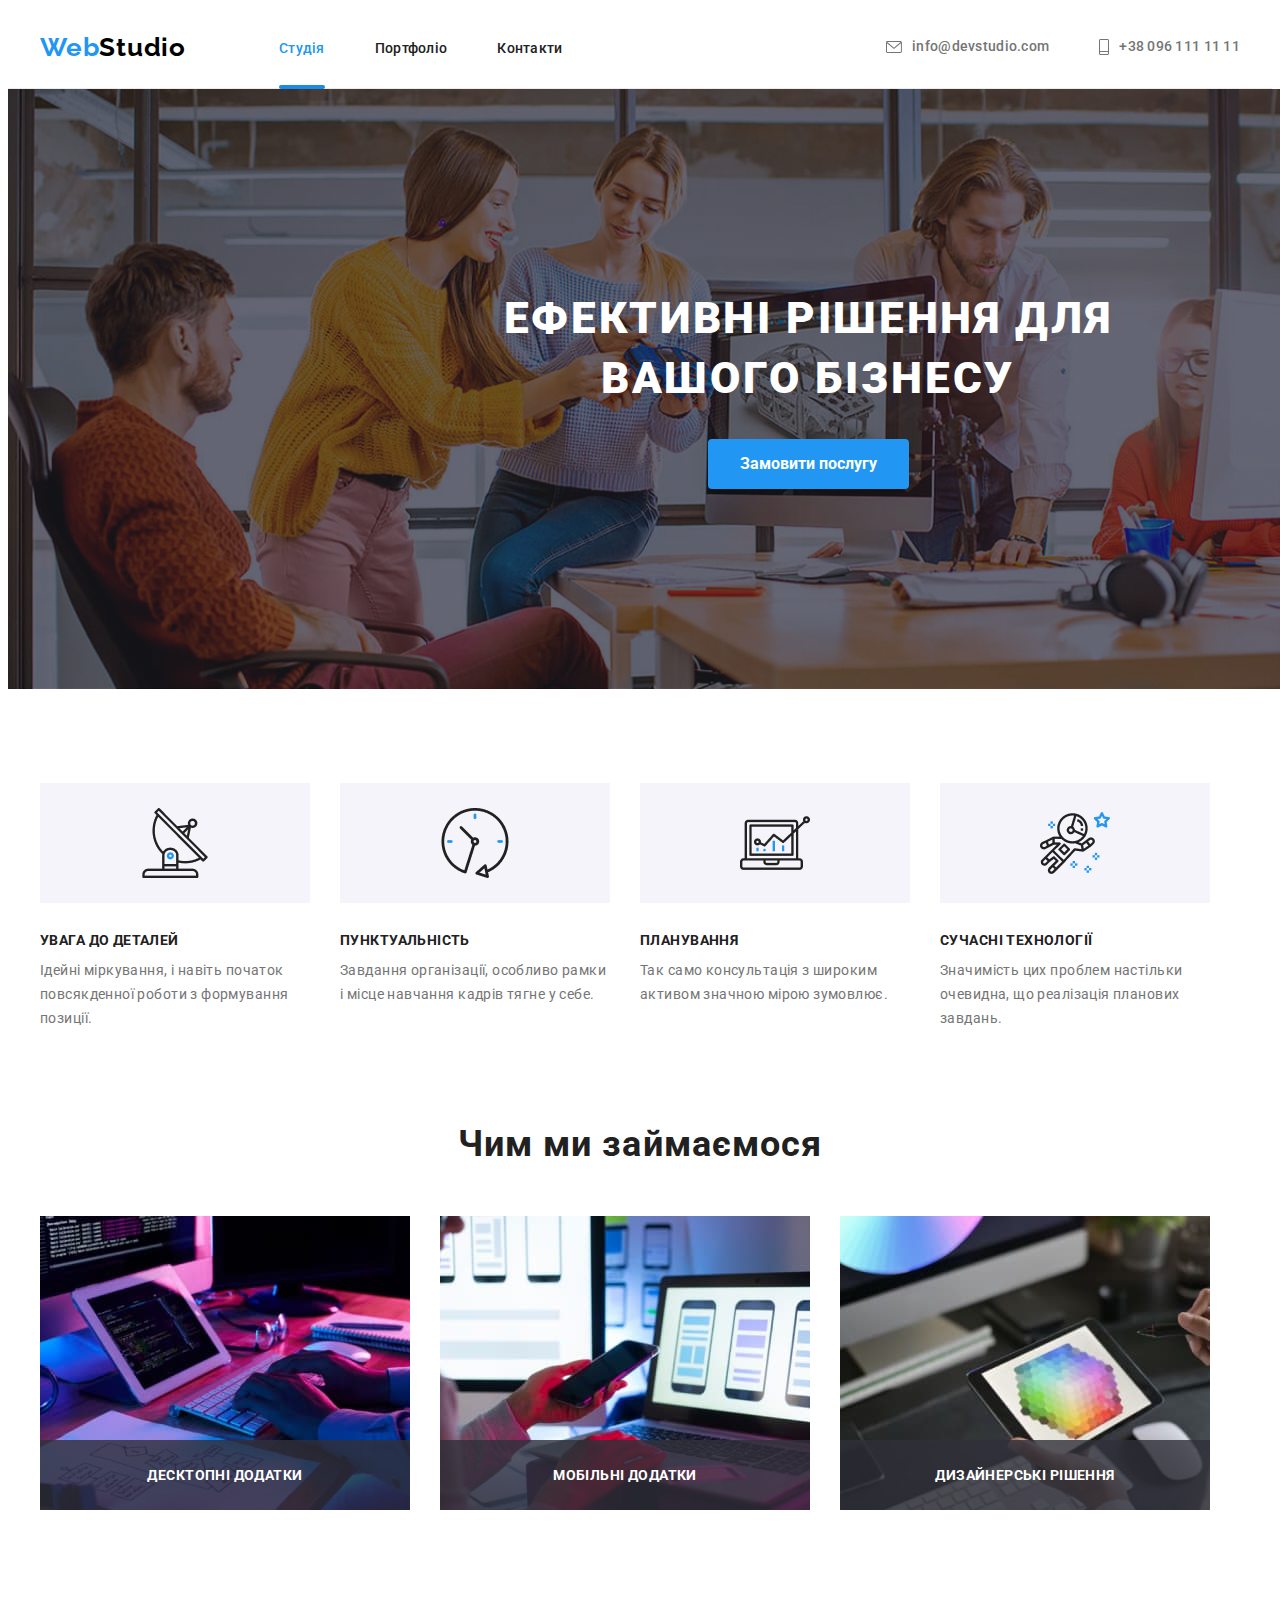
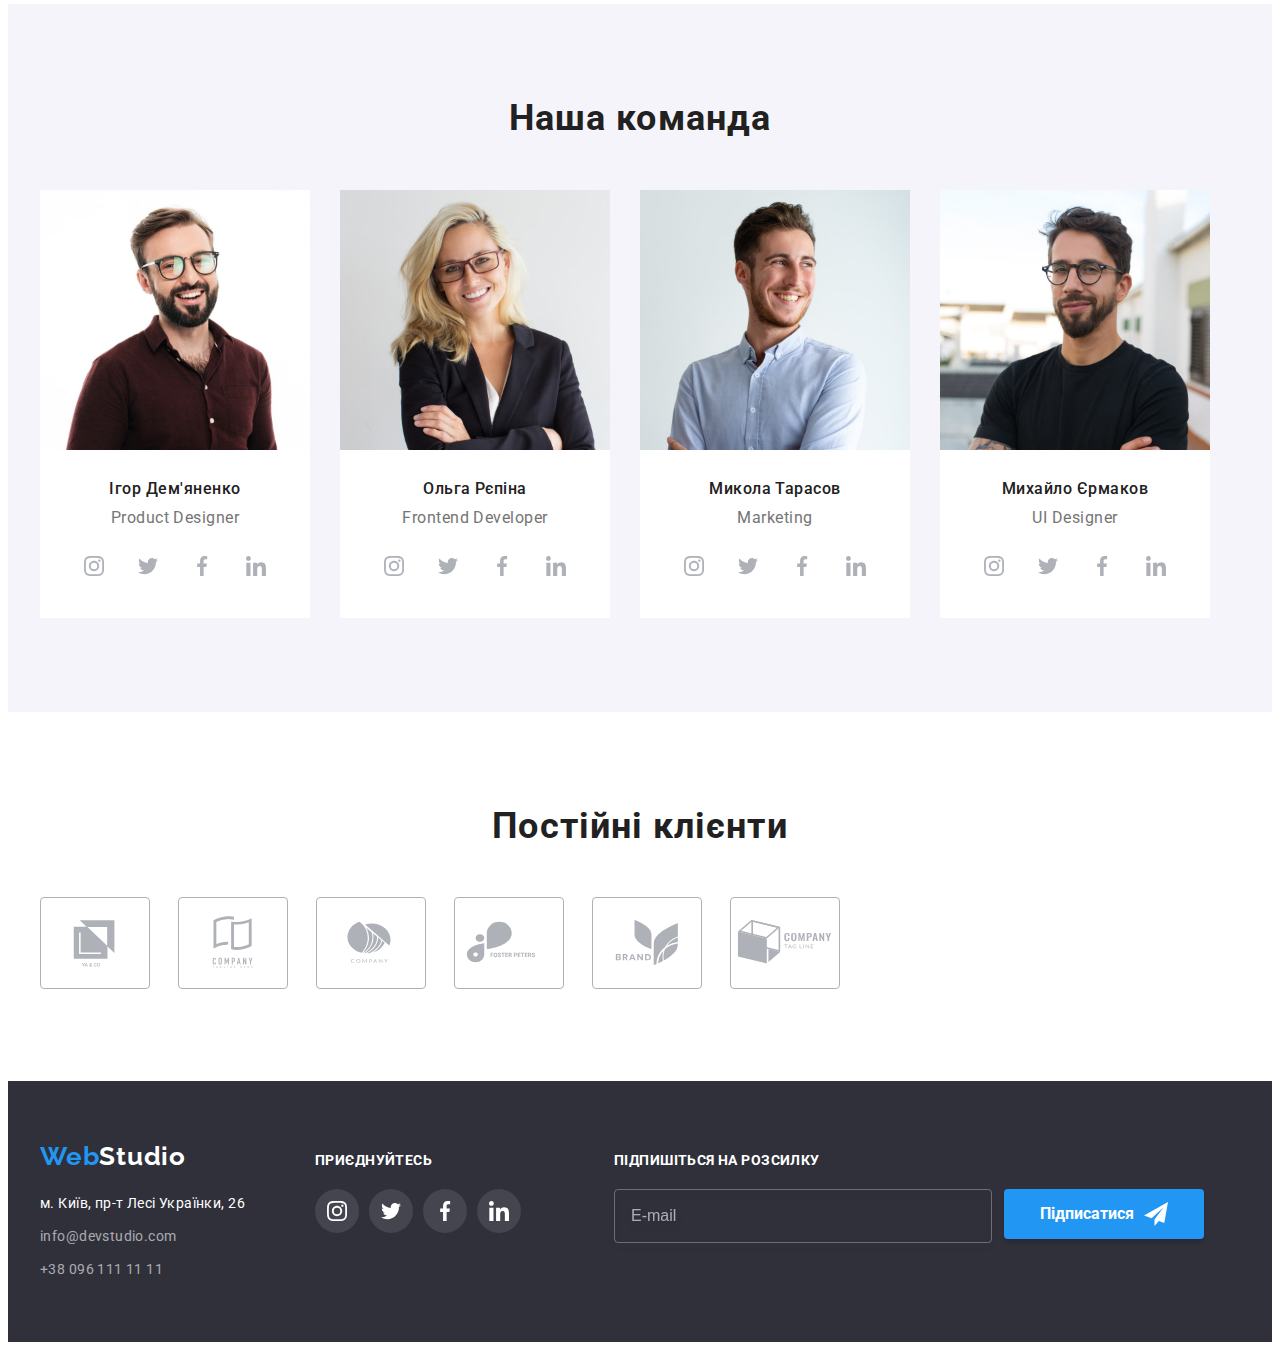
==== commit dd188cf0: "update" ====
--- a/index.html
+++ b/index.html
@@ -466,6 +466,7 @@
 
         <div class="online-section">
           <p class="footer-online-title">Підпишіться на розсилку</p>
+
           <form class="online-form">
             <input
               type="email"
@@ -475,6 +476,7 @@
               required
               id="user-mail"
             />
+
             <button type="submit" class="online-button">
               Підписатися
               <svg class="modal-online-icon" width="24" height="24">
--- a/css/styles.css
+++ b/css/styles.css
@@ -751,10 +751,13 @@
   margin-bottom: 20px;
 }
 
+
 .online-button {
   width: 200px;
   height: 50px;
-  left: 50%;
+  display: flex;
+  align-items: center;
+  justify-content: center;
 
   font-family: "Roboto";
   font-weight: 700;
@@ -789,10 +792,15 @@
 
 .modal-online-icon {
   fill: var(--white);
+  margin-left: 10px;
 }
 
 .online-section{
   margin-left: 93px;
+}
+
+.online-form{
+  display: flex;
 }
 
 /*------------------Btn-list--------------------------*/
@@ -973,6 +981,7 @@
 
 .modal-close-icon:hover{
   fill: var(--blue);
+  transition: fill 250ms cubic-bezier(0.4, 0, 0.2, 1);
 }
 
 .backdrop.is-hidden {
@@ -1001,6 +1010,7 @@
   border-radius: 4px;
   padding-left: 42px;
   outline: transparent;
+  margin-top: 4px;
 }
 
 .modal-input:focus {
@@ -1031,12 +1041,10 @@
 .input-label {
   font-size: 12px;
   color: #757575;
-  margin-bottom: 4px;
 }
 
 .input-label span {
   display: block;
-  margin-bottom: 4px;
 }
 
 .modal-input::placeholder {
@@ -1060,11 +1068,13 @@
   padding-left: 16px;
   padding: 12px;
   resize: none;
+  margin-top: 4px;
 }
 
 
 .modal-text:focus {
   border-color: var(--blue);
+  outline: transparent;
   transition: border-color 250ms cubic-bezier(0.4, 0, 0.2, 1);
 }
 
